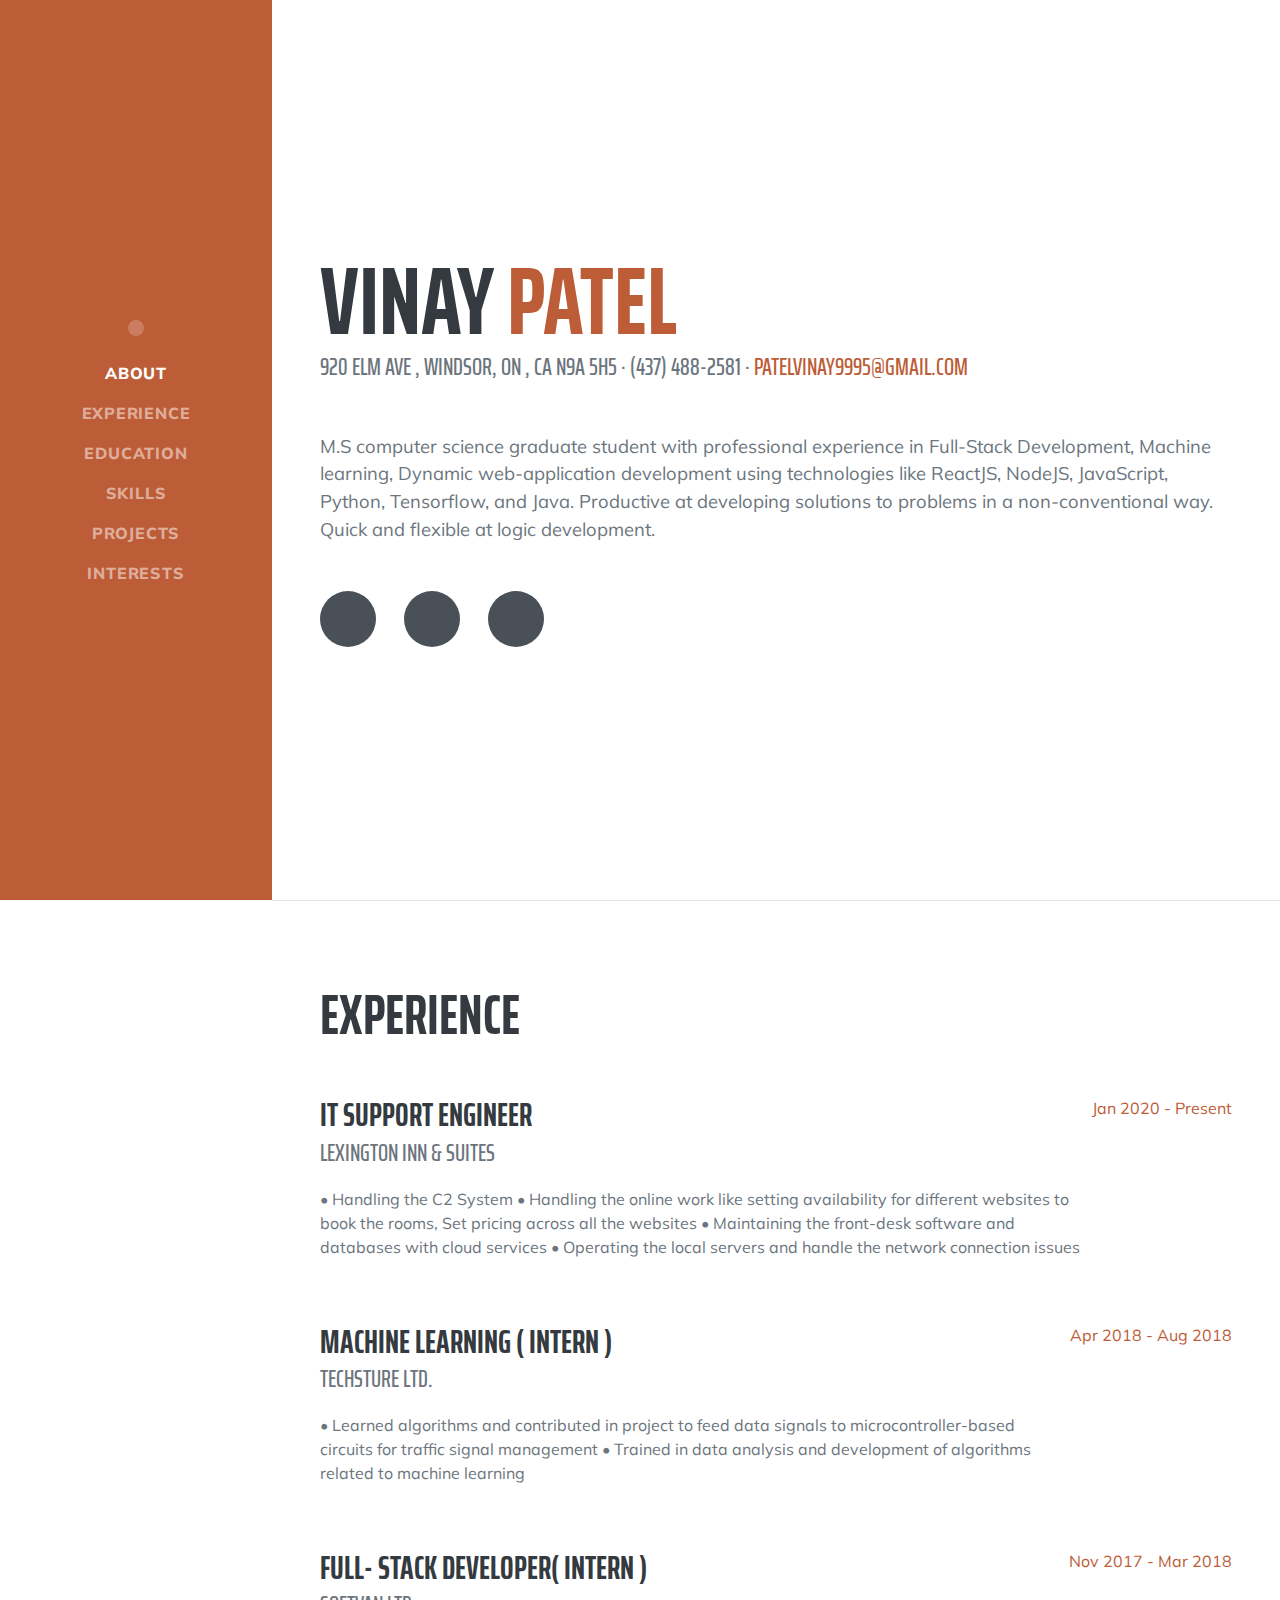
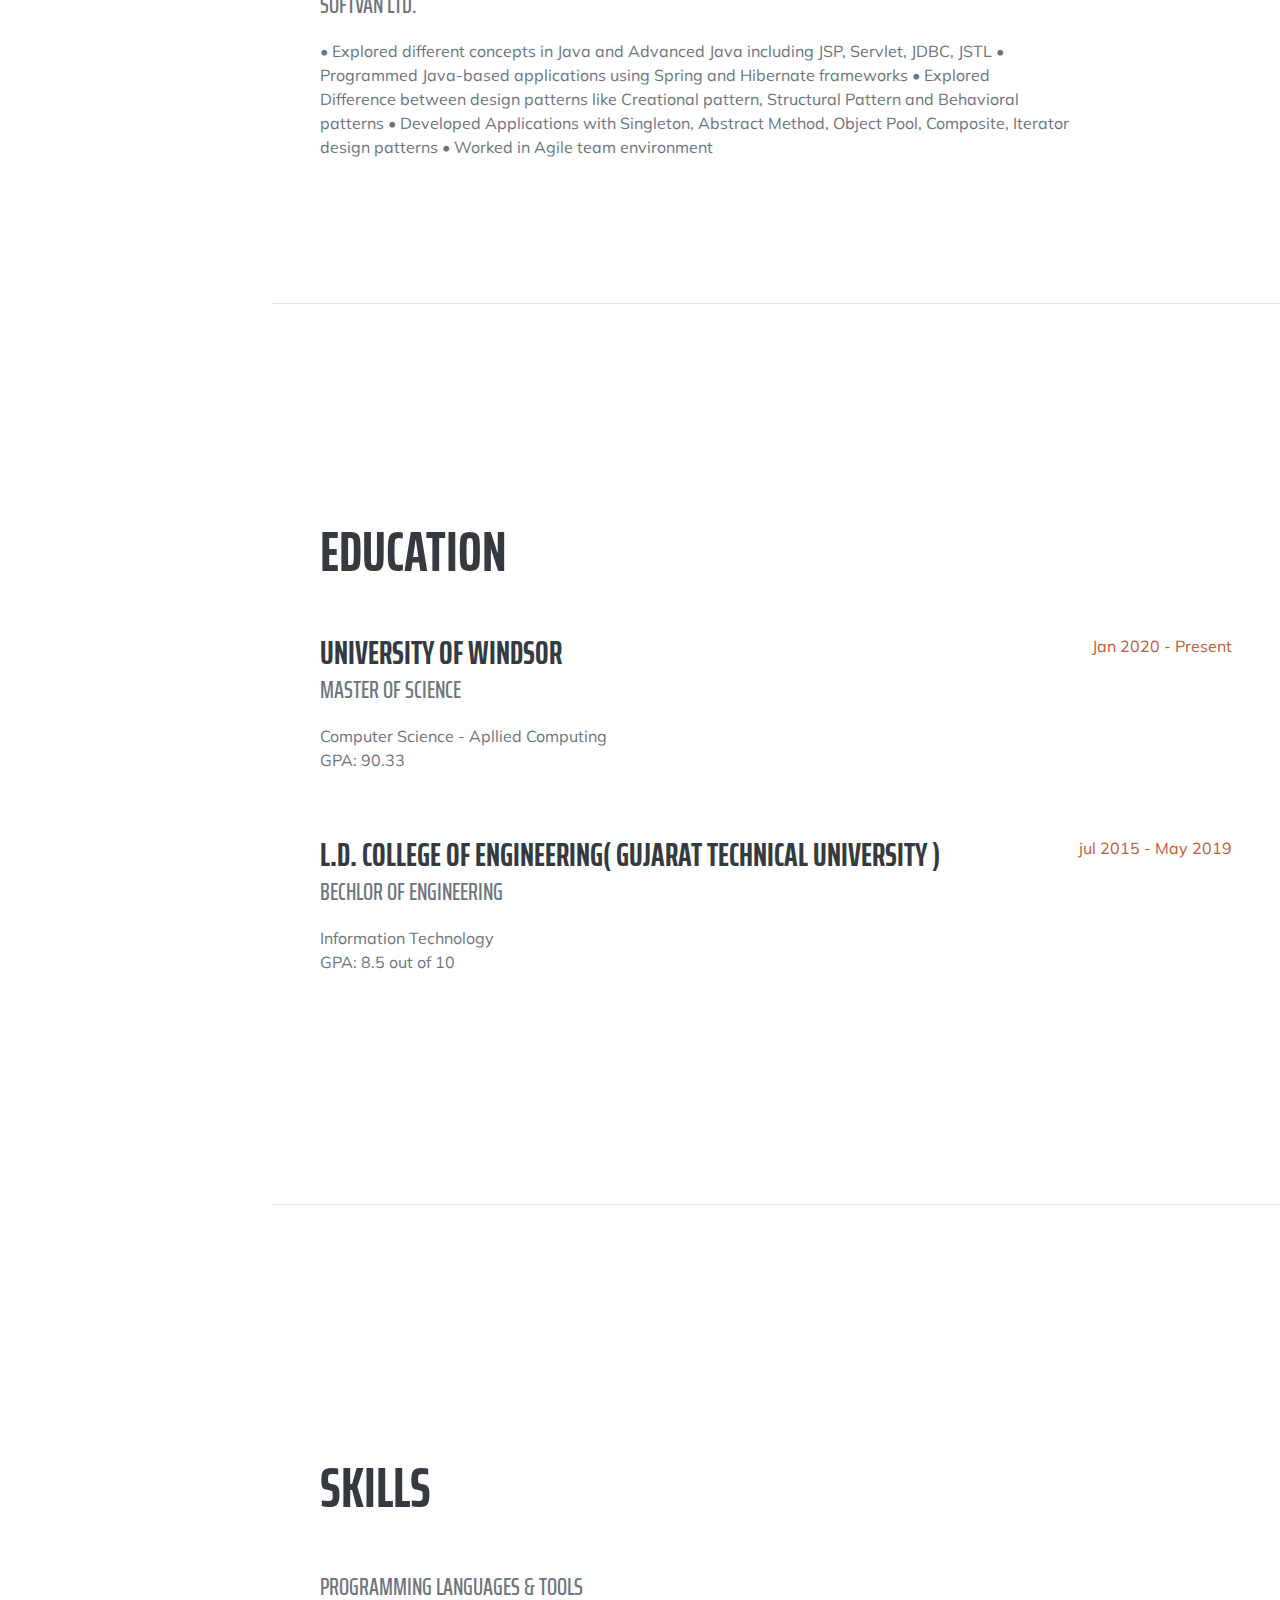
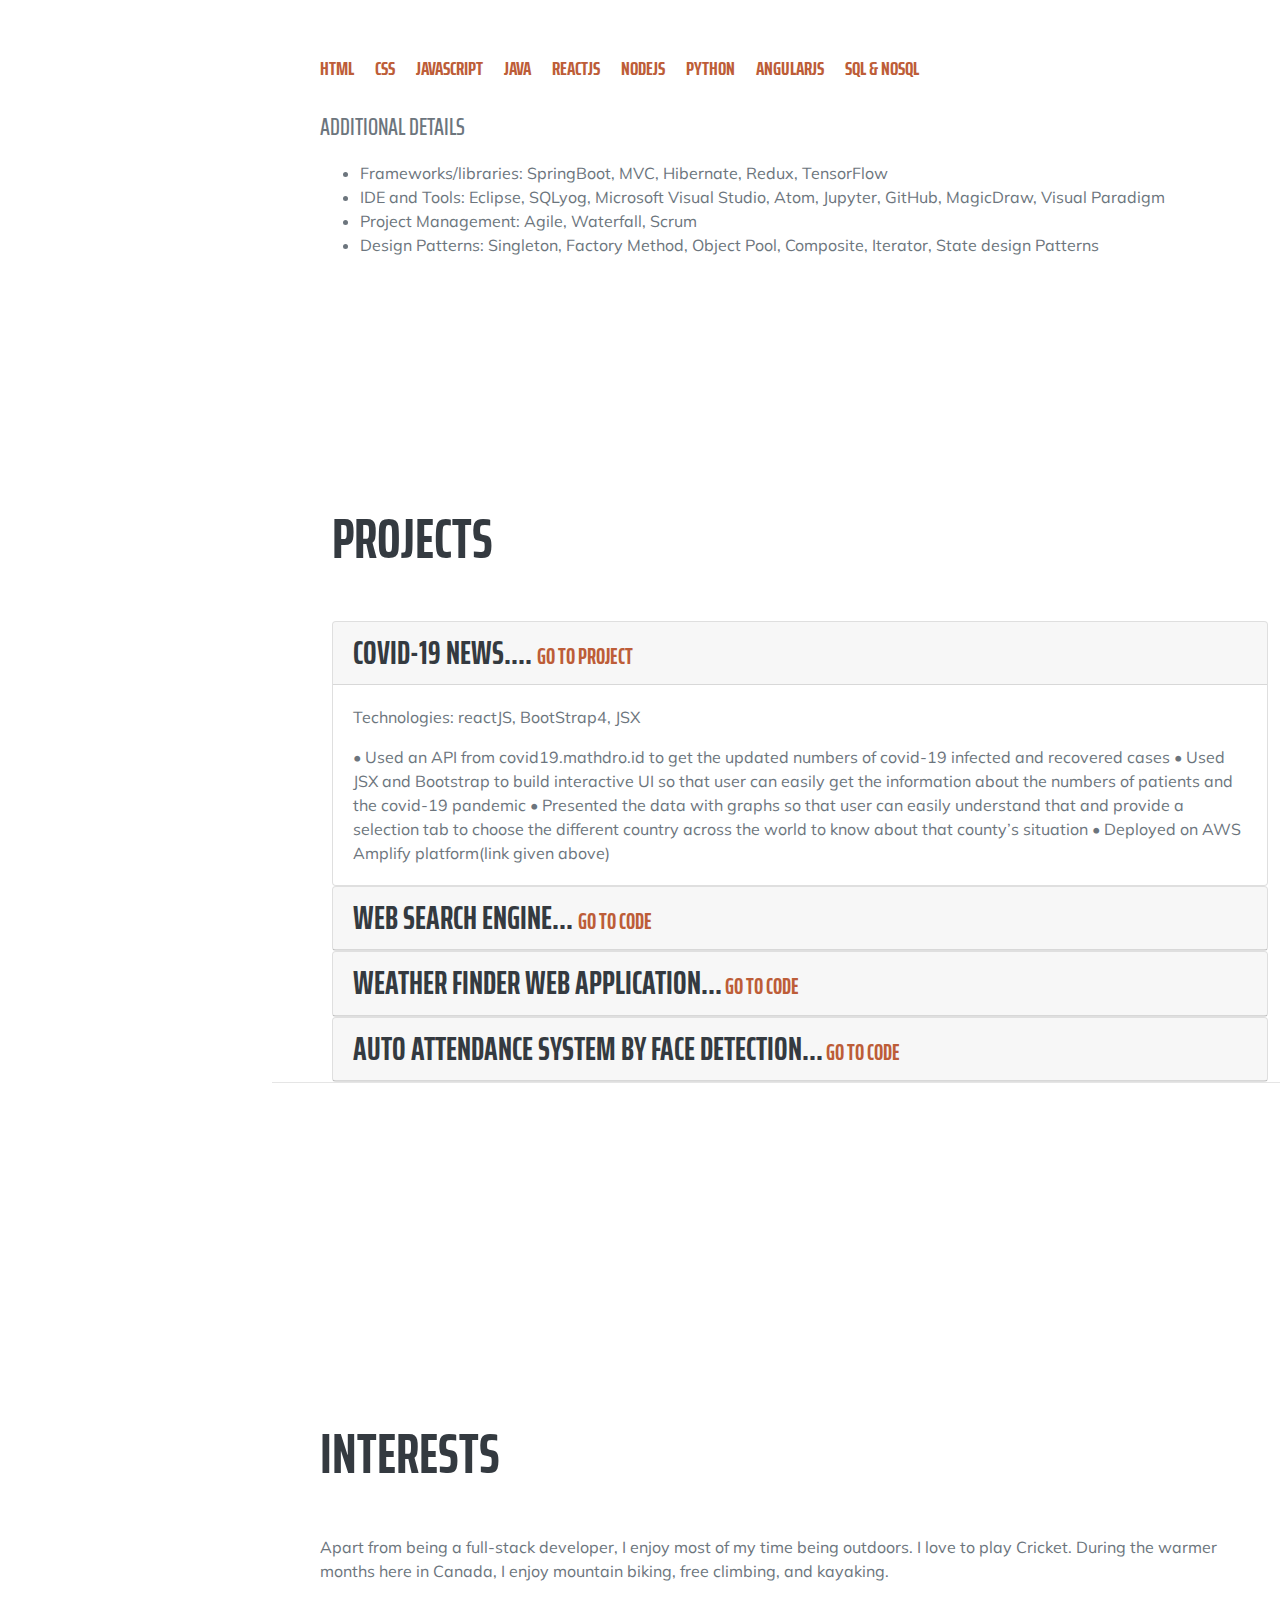
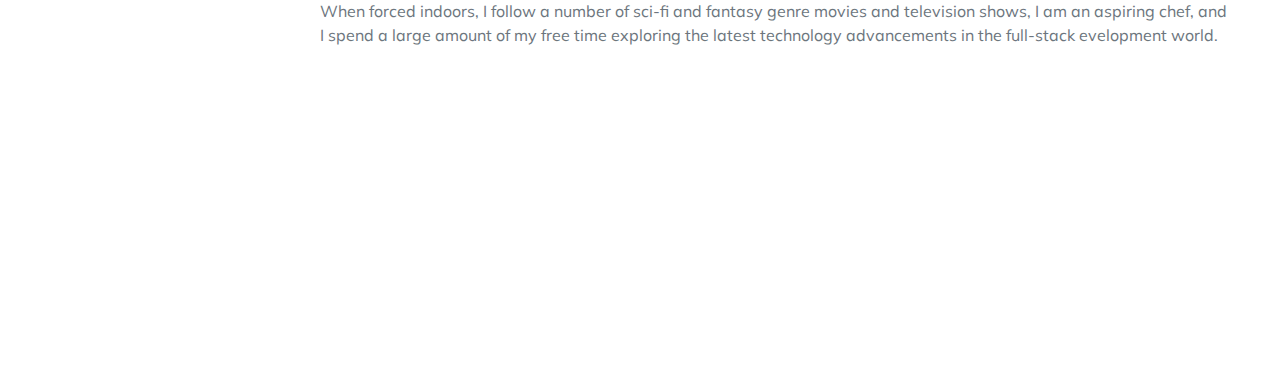
==== index.html @ b295087b "commiting" ====
<!DOCTYPE html>
<html lang="en">
    <head>
        <meta charset="utf-8" />
        <meta name="viewport" content="width=device-width, initial-scale=1, shrink-to-fit=no" />
        <meta name="description" content="" />
        <meta name="author" content="" />
        <title>Vinay e-portfolio</title>
        <link rel="icon" type="image/x-icon" href="assets/img/favicon.ico" />
        <!-- Font Awesome icons (free version)-->
        <script src="https://use.fontawesome.com/releases/v5.13.0/js/all.js" crossorigin="anonymous"></script>
        <!-- Google fonts-->
        <link href="https://fonts.googleapis.com/css?family=Saira+Extra+Condensed:500,700" rel="stylesheet" type="text/css" />
        <link href="https://fonts.googleapis.com/css?family=Muli:400,400i,800,800i" rel="stylesheet" type="text/css" />
        <!-- Core theme CSS (includes Bootstrap)-->
        <link href="css/styles.css" rel="stylesheet" />
    </head>
    <body id="page-top">
        <!-- Navigation-->
        <nav class="navbar navbar-expand-lg navbar-dark bg-primary fixed-top" id="sideNav">
            <a class="navbar-brand js-scroll-trigger" href="#page-top">
                <span class="d-block d-lg-none">Vinay Patel</span>
                <span class="d-none d-lg-block"><img class="img-fluid img-profile rounded-circle mx-auto mb-2" src="assets/img/vinay.jpg" alt="" /></span>
            </a>
            <button class="navbar-toggler" type="button" data-toggle="collapse" data-target="#navbarSupportedContent" aria-controls="navbarSupportedContent" aria-expanded="false" aria-label="Toggle navigation"><span class="navbar-toggler-icon"></span></button>
            <div class="collapse navbar-collapse" id="navbarSupportedContent">
                <ul class="navbar-nav">
                    <li class="nav-item"><a class="nav-link js-scroll-trigger" href="#about">About</a></li>
                    <li class="nav-item"><a class="nav-link js-scroll-trigger" href="#experience">Experience</a></li>
                    <li class="nav-item"><a class="nav-link js-scroll-trigger" href="#education">Education</a></li>
                    <li class="nav-item"><a class="nav-link js-scroll-trigger" href="#skills">Skills</a></li>
                
                    <li class="nav-item"><a class="nav-link js-scroll-trigger" href="#awards">Projects</a></li>
                    <li class="nav-item"><a class="nav-link js-scroll-trigger" href="#interests">Interests</a></li>
                </ul>
            </div>
        </nav>
        <!-- Page Content-->
        <div class="container-fluid p-0">
            <!-- About-->
            <section class="resume-section" id="about">
                <div class="resume-section-content">
                    <h1 class="mb-0">
                        Vinay
                        <span class="text-primary">patel</span>
                    </h1>
                    <div class="subheading mb-5">
                        920 elm ave , Windsor, ON , CA N9A 5H5 · (437) 488-2581 ·
                        <a href="mailto:patelvinay9995@gmail.com">patelvinay9995@gmail.com</a>
                    </div>
                    <p class="lead mb-5">M.S computer science graduate student with professional experience in Full-Stack Development, Machine learning, Dynamic web-application development using technologies like ReactJS, NodeJS, JavaScript, Python, Tensorflow, and Java.
                        Productive at developing solutions to problems in a non-conventional way.
                        Quick and flexible at logic development.</p>
                    <div class="social-icons">
                        <a class="social-icon" href="https://www.linkedin.com/in/vinaypatel9998/"><i class="fab fa-linkedin-in"></i></a>
                        <a class="social-icon" href="https://github.com/vinaypatel9998"><i class="fab fa-github"></i></a>
                        <a class="social-icon" href="https://twitter.com/Vinaypatel9998"><i class="fab fa-twitter"></i></a>
            
                    </div>
                </div>
            </section>
            <hr class="m-0" />
            <!-- Experience-->
            <section class="resume-section" id="experience">
                <div class="resume-section-content">
                    <h2 class="mb-5">Experience</h2>
                    <div class="d-flex flex-column flex-md-row justify-content-between mb-5">
                        <div class="flex-grow-1">
                            <h3 class="mb-0">IT Support Engineer</h3>
                            <div class="subheading mb-3">Lexington inn & suites</div>
                            <p> • Handling the C2 System
                                • Handling the online work like setting availability for different websites to book the rooms, Set pricing across all the websites
                                • Maintaining the front-desk software and databases with cloud services
                                • Operating the local servers and handle the network connection issues</p>
                        </div>
                        <div class="flex-shrink-0"><span class="text-primary">Jan 2020 - Present</span></div>
                    </div>
                    <div class="d-flex flex-column flex-md-row justify-content-between mb-5">
                        <div class="flex-grow-1">
                            <h3 class="mb-0">Machine Learning ( Intern )</h3>
                            <div class="subheading mb-3">TechSture ltd.</div>
                            <p> • Learned algorithms and contributed in project to feed data signals to microcontroller-based circuits for traffic signal management
                                • Trained in data analysis and development of algorithms related to machine learning</p>
                        </div>
                        <div class="flex-shrink-0"><span class="text-primary">Apr 2018 - Aug 2018</span></div>
                    </div>
                    <div class="d-flex flex-column flex-md-row justify-content-between mb-5">
                        <div class="flex-grow-1">
                            <h3 class="mb-0">Full- stack developer( Intern )</h3>
                            <div class="subheading mb-3">Softvan ltd.</div>
                            <p> • Explored different concepts in Java and Advanced Java including JSP, Servlet, JDBC, JSTL
                                • Programmed Java-based applications using Spring and Hibernate frameworks
                                • Explored Difference between design patterns like Creational pattern, Structural Pattern and Behavioral patterns
                                • Developed Applications with Singleton, Abstract Method, Object Pool, Composite, Iterator design patterns
                                • Worked in Agile team environment</p>
                        </div>
                        <div class="flex-shrink-0"><span class="text-primary">Nov 2017 - Mar 2018</span></div>
                    </div>
                    
                </div>
            </section>
            <hr class="m-0" />
            <!-- Education-->
            <section class="resume-section" id="education">
                <div class="resume-section-content">
                    <h2 class="mb-5">Education</h2>
                    <div class="d-flex flex-column flex-md-row justify-content-between mb-5">
                        <div class="flex-grow-1">
                            <h3 class="mb-0">University of Windsor</h3>
                            <div class="subheading mb-3">Master of Science</div>
                            <div>Computer Science - Apllied Computing</div>
                            <p>GPA: 90.33</p>
                        </div>
                        <div class="flex-shrink-0"><span class="text-primary">Jan 2020 - Present</span></div>
                    </div>
                    <div class="d-flex flex-column flex-md-row justify-content-between">
                        <div class="flex-grow-1">
                            <h3 class="mb-0">L.D. college of Engineering( Gujarat Technical University )</h3>
                            <div class="subheading mb-3">Bechlor of Engineering</div>
                            <div>Information Technology</div>
                            <p>GPA: 8.5 out of 10</p>
                        </div>
                        <div class="flex-shrink-0"><span class="text-primary">jul 2015 - May 2019</span></div>
                    </div>
                </div>
            </section>
            <hr class="m-0" />
            <!-- Skills-->
            <section class="resume-section" id="skills">
                <div class="resume-section-content">
                    <h2 class="mb-5">Skills</h2>
                    <div class="subheading mb-3">Programming Languages & Tools</div>
                    <ul class="list-inline dev-icons">
                        <li class="list-inline-item"><i class="fab fa-html5" style="color:#aa1515"></i><h5 class="text-primary">HTML</h5></li>
                        <li class="list-inline-item"><i class="fab fa-css3" style="color:#165014"></i><h5 class="text-primary">CSS</h5></li>
                        <li class="list-inline-item"><i class="fab fa-js-square" style="color:#184477"></i><h5 class="text-primary">JavaScript</h5></li>
                        <li class="list-inline-item"><i class="fab fa-java" style="color:#241450"></i><h5 class="text-primary">Java</h5></li>
                        <li class="list-inline-item"><i class="fab fa-react" style="color:#7c4b0b"></i><h5 class="text-primary">ReactJS</h5></li>
                        <li class="list-inline-item"><i class="fab fa-node-js" style="color:#421821"></i><h5 class="text-primary">NodeJS</h5></li>
                        <li class="list-inline-item"><i class="fab fa-python" style="color:#cc6f45"></i><h5 class="text-primary">Python</h5></li>
                        <li class="list-inline-item"><i class="fab fa-angular" style="color:#138db3"></i><h5 class="text-primary">AngularJS</h5></li>
                        <li class="list-inline-item"><i class="fas fa-database" style="color:#a8a026"></i><h5 class="text-primary">Sql & Nosql</li>
                        
                    </ul>
                    <div class="subheading mb-3">Additional Details</div>
                    <ul class="fa-ul mb-0">
                        <li>
                            <span class="fa-li"><i class="fas fa-check"></i></span>
                            Frameworks/libraries: SpringBoot, MVC, Hibernate, Redux, TensorFlow
                        </li>
                        <li>
                            <span class="fa-li"><i class="fas fa-check"></i></span>
                            IDE and Tools: Eclipse, SQLyog, Microsoft Visual Studio, Atom, Jupyter, GitHub, MagicDraw, Visual Paradigm
                        </li>
                        <li>
                            <span class="fa-li"><i class="fas fa-check"></i></span>
                            Project Management: Agile, Waterfall, Scrum
                        </li>
                        <li>
                            <span class="fa-li"><i class="fas fa-check"></i></span>
                            Design Patterns: Singleton, Factory Method, Object Pool, Composite, Iterator, State design Patterns
                        </li>
                    </ul>
                </div>
            </section>
            
            <!-- Awards-->
        <div class="container"id="awards">
        <h2 class="mb-5 ml-5">Projects</h2>
        
        <div class="row row-content" >
            <div id="accordion">
                 <div class="col">
                    <div class="card ml-5">
                        <div class="card-header" role="tab" id="peterhead">
                        <h3 class="mb-0">
                            <a data-toggle="collapse" data-target="#peter">
                                Covid-19 News.... <a class="social-icon" href="https://master.d2j2r0rsptm60d.amplifyapp.com/"  style="font-size:22px; font-style:initial;"><i class="fab fa-aws"></i>   Go to project</a>
                            </a>
                            </h3>
                        </div>
                        <div class="collapse show" id="peter" data-parent="#accordion">
                            <div class="card-body">
                                <p class="d-none d-sm-block">Technologies: reactJS, BootStrap4, JSX</p>
                                    <span>
                                    • Used an API from covid19.mathdro.id to get the updated numbers of covid-19 infected and recovered cases
                                    • Used JSX and Bootstrap to build interactive UI so that user can easily get the information about the numbers of patients and the covid-19 pandemic
                                    • Presented the data with graphs so that user can easily understand that and provide a selection tab to choose the different country across the world to know about that county’s situation
                                    • Deployed on AWS Amplify platform(link given above)</span>
                            </div>
                        </div>
                    </div>  
                    <div class="card ml-5">
                        <div class="card-header" role="tab" id="dannyhead">
                        <h3 class="mb-0">
                            <a class="collapsed" data-toggle="collapse" data-target="#danny">
                            Web Search Engine... <a class="social-icon" href="https://github.com/vinaypatel9998/Web_Search_Engine"  style="font-size:22px; font-style:initial;"><i class="fab fa-github"></i>   Go to Code</a>
                        </a>
                            </a>
                        </h3>
                    </div>
                    <div class="collapse" id="danny" data-parent="#accordion">
                        <div class="card-body">
                            <p class="d-none d-sm-block">Technologies: Java</p>
                                    <span>
                                        • Searched content from databases using optimized searching techniques to produced output in possible minimum time
                                        • Established the inverted index as a HashMap and used web crawling for page retrieval
                                    </span>
                        </div>
                    </div>
                </div>
                <div class="card ml-5">
                        <div class="card-header" role="tab" id="agumbehead">
                        <h3 class="mb-0">
                            <a class="collapsed" data-toggle="collapse" data-target="#agumbe">
                            Weather Finder Web Application...<a class="social-icon" href="https://master.d3vh7vnv99n3z2.amplifyapp.com/" style="font-size:22px; font-style:initial;"><i class="fab fa-aws"></i>   Go to Code</a>
                        </a>
                            </a>
                        </h3>
                    </div>
                    <div class="collapse" id="agumbe" data-parent="#accordion">
                        <div class="card-body">
                            <p class="d-none d-sm-block">Technologies: reactJS, BootStrap4</p>
                            <span>
                                • Used an API from openweathermap.org and access the weather information and deployed on AWS Amplify
                                • Used reactJS and Bootstrap to build interactive UI so that user can give the location as input and get the weather information as output
                            </span>
                        </div>
                    </div>
                </div>
                <div class="card ml-5">
                        <div class="card-header" role="tab" id="albertohead">
                        <h3 class="mb-0">
                            <a class="collapsed" data-toggle="collapse" data-target="#alberto">
                                Auto Attendance System by Face Detection...<a class="social-icon" href="https://github.com/vinaypatel9998/Student_Attendance_System"  style="font-size:22px; font-style:initial;"><i class="fab fa-github"></i>   Go to Code</a>
                            </a>
                        </h3>
                    </div>
                    <div class="collapse" id="alberto" data-parent="#accordion">
                        <div class="card-body">
                            <p class="d-none d-sm-block">Technologies: Python, OpenCV, NumPy, MySQL, PhpMyAdmin</p>
                            <span>
                                • Goal of the application was to take attendance of students in the classroom using facial recognition
                                • Programmed a system to take the maximum possible image frames from the video footage of camera
                                • Converted image frames into binary images using LBPH and applied the face recognition algorithm on frames
                                • Tested the system across 700 to 800 different faces of students using white box testing strategy
                                • Achieved almost 78 to 80 % accuracy in face recognition
                                </span>
                        </div>
                    </div>
                </div>       
                
                
            </div>
       </div>

    </div>
    </div>

            <hr class="m-0" />
            <!-- Interests-->
            <section class="resume-section" id="interests">
                <div class="resume-section-content">
                    <h2 class="mb-5">Interests</h2>
                    <p>Apart from being a full-stack developer, I enjoy most of my time being outdoors. I love to play Cricket. During the warmer months here in Canada, I enjoy mountain biking, free climbing, and kayaking.</p>
                    <p class="mb-0">When forced indoors, I follow a number of sci-fi and fantasy genre movies and television shows, I am an aspiring chef, and I spend a large amount of my free time exploring the latest technology advancements in the full-stack evelopment world.</p>
                </div>
            </section>
        </div>
        <!-- Bootstrap core JS-->
        <script src="https://cdnjs.cloudflare.com/ajax/libs/jquery/3.5.1/jquery.min.js"></script>
        <script src="https://stackpath.bootstrapcdn.com/bootstrap/4.5.0/js/bootstrap.bundle.min.js"></script>
        <!-- Third party plugin JS-->
        <script src="https://cdnjs.cloudflare.com/ajax/libs/jquery-easing/1.4.1/jquery.easing.min.js"></script>
        <!-- Core theme JS-->
        <script src="js/scripts.js"></script>
    </body>
</html>
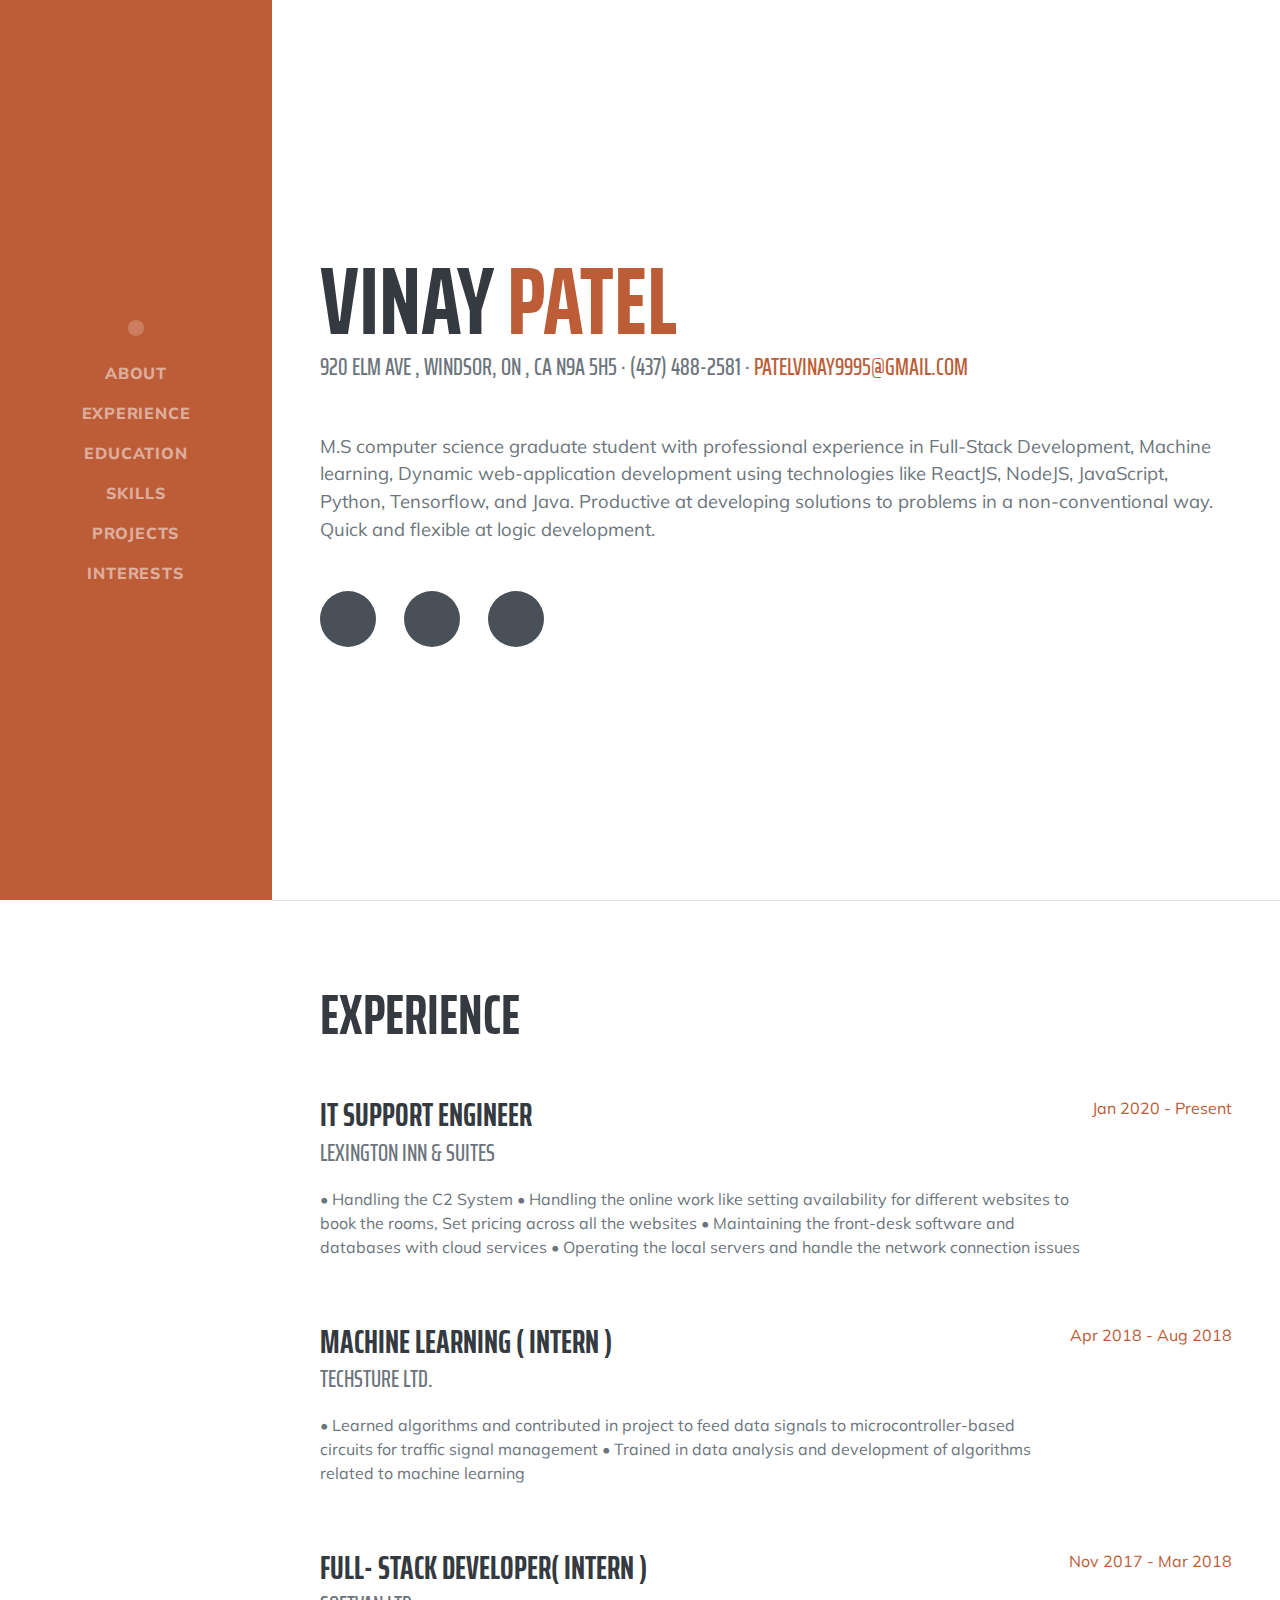
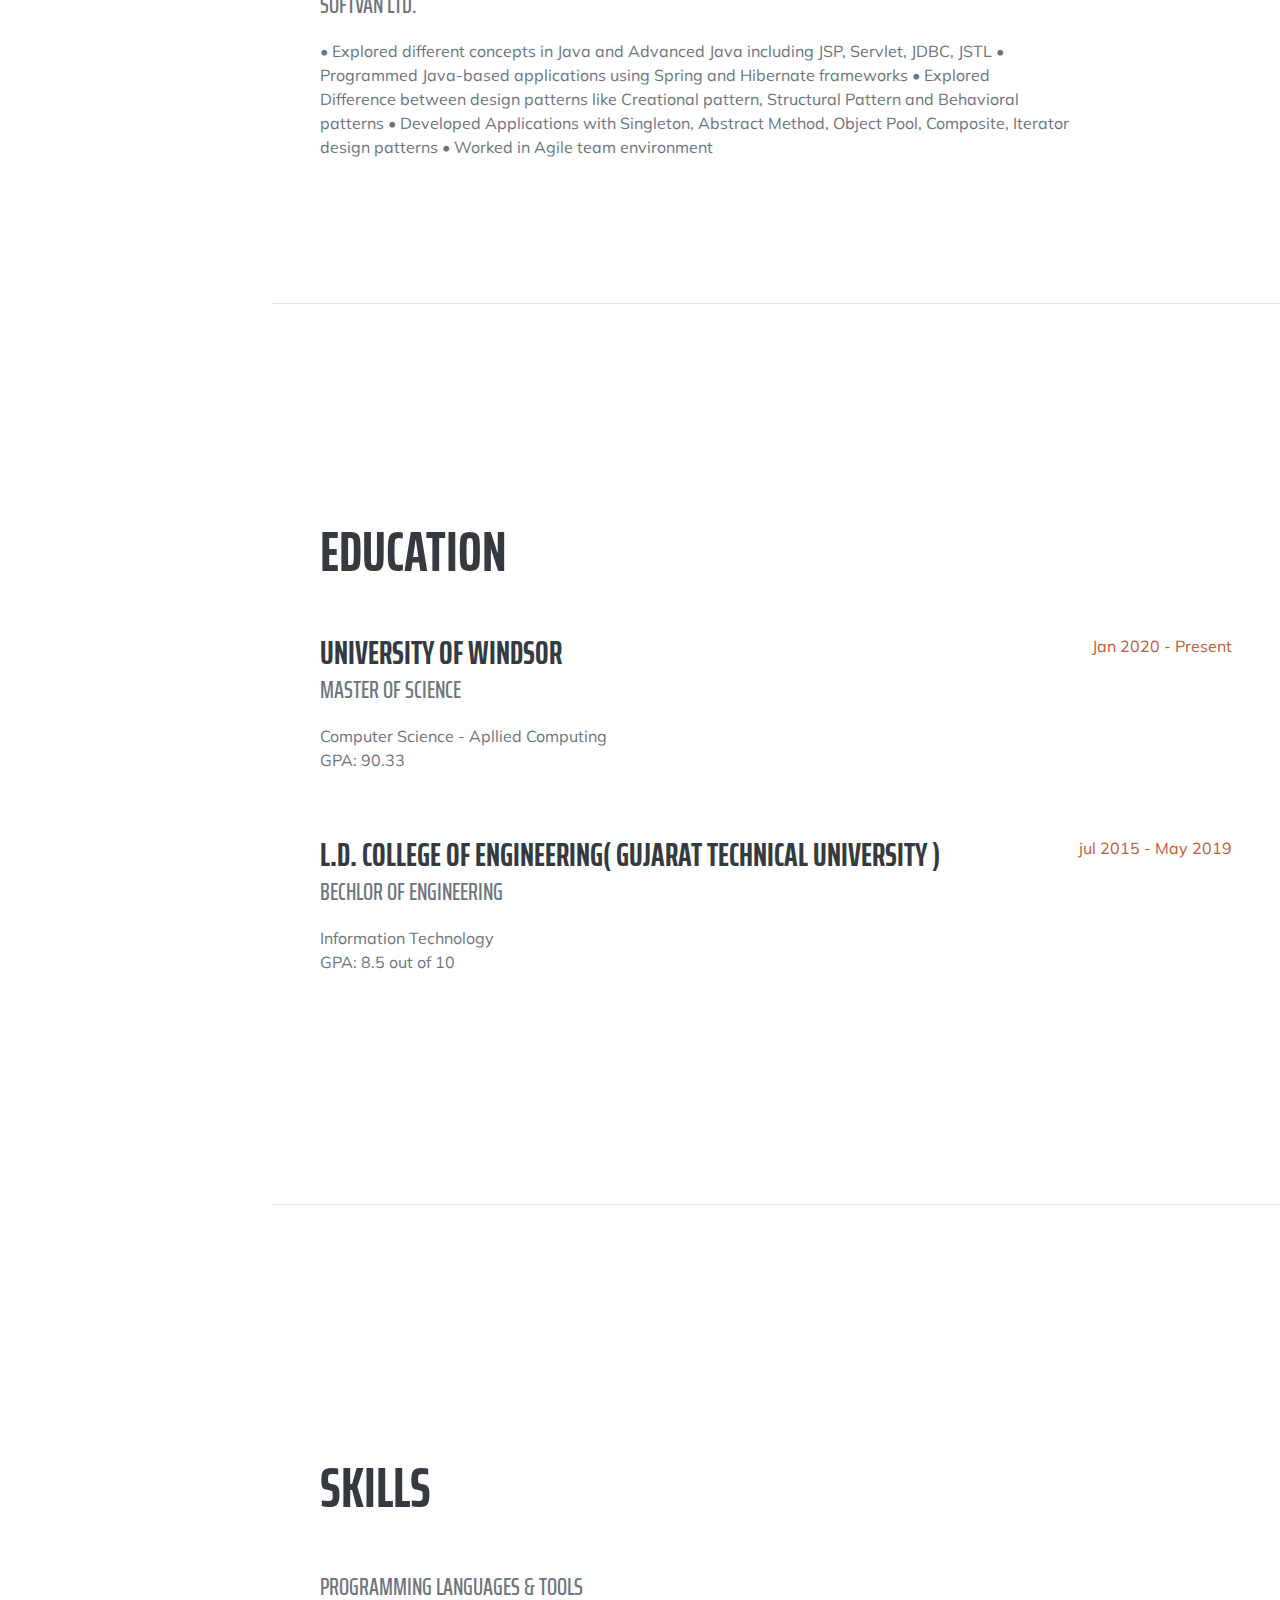
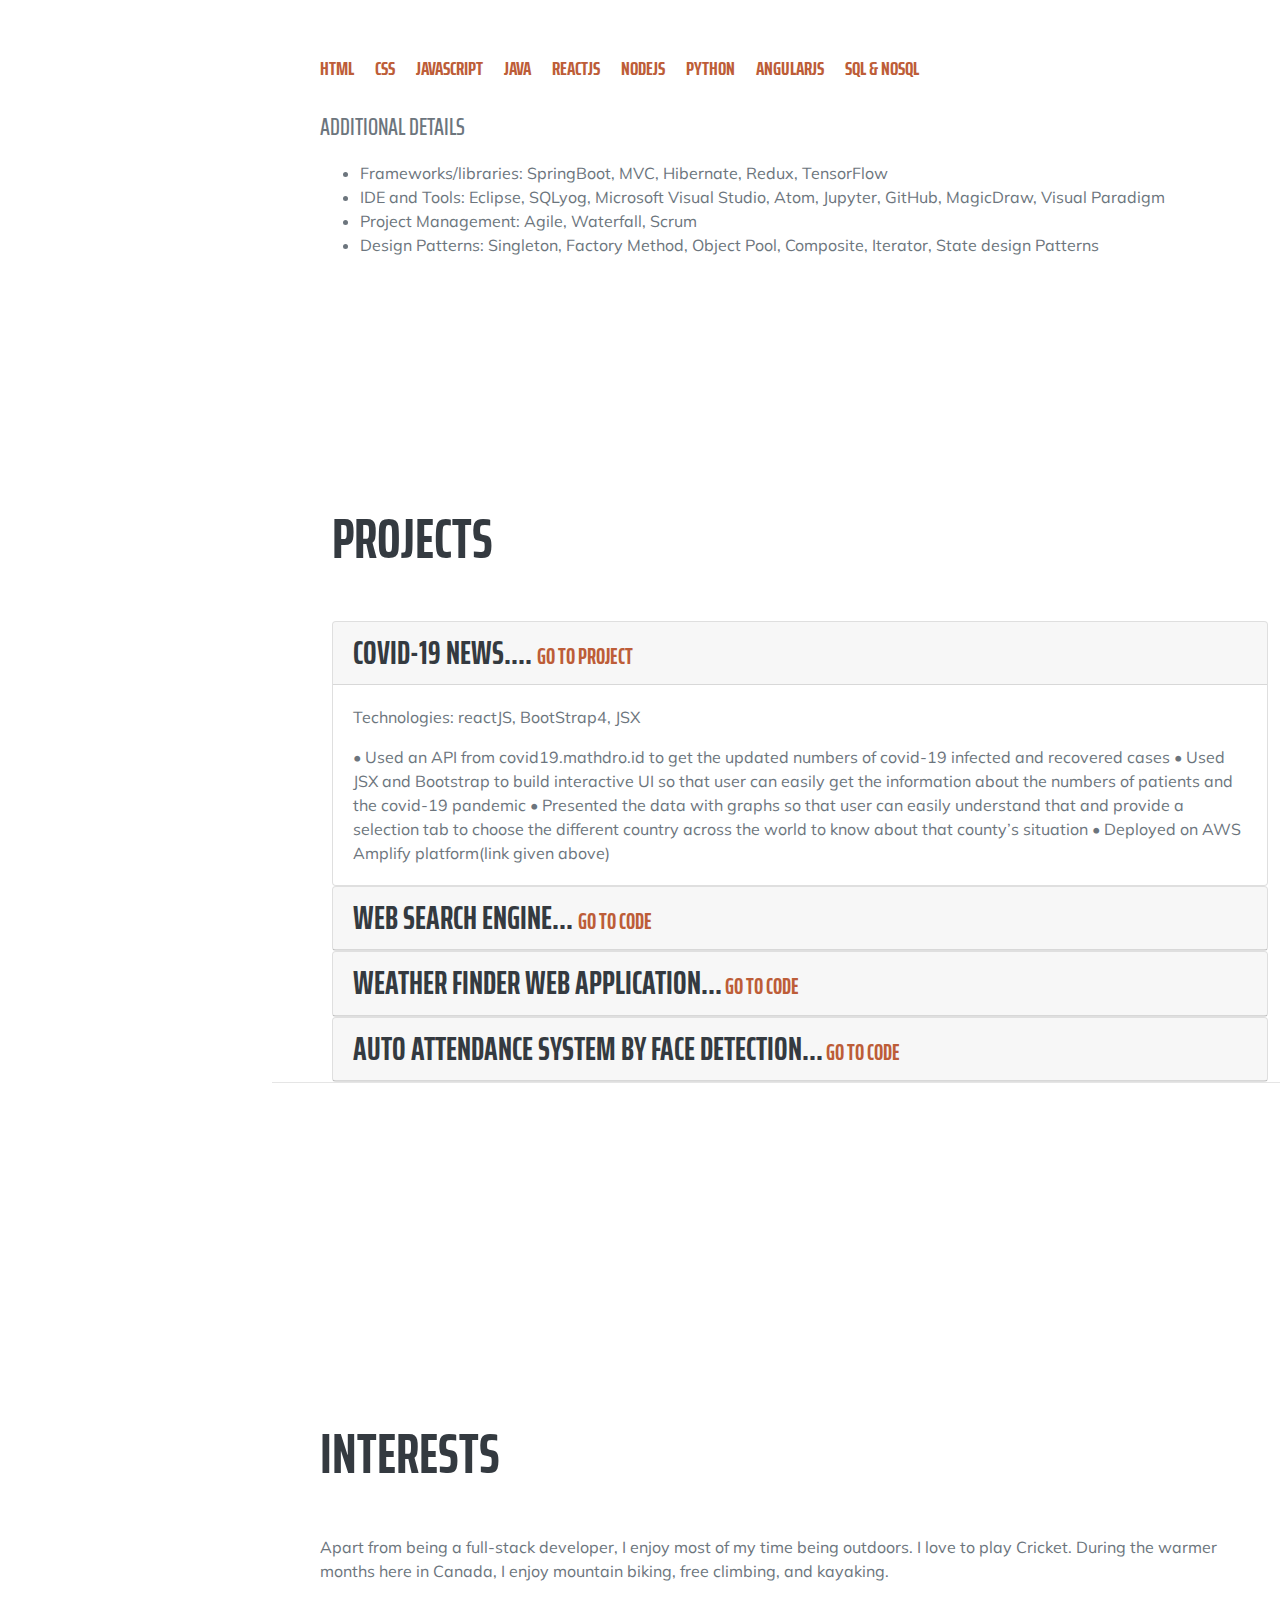
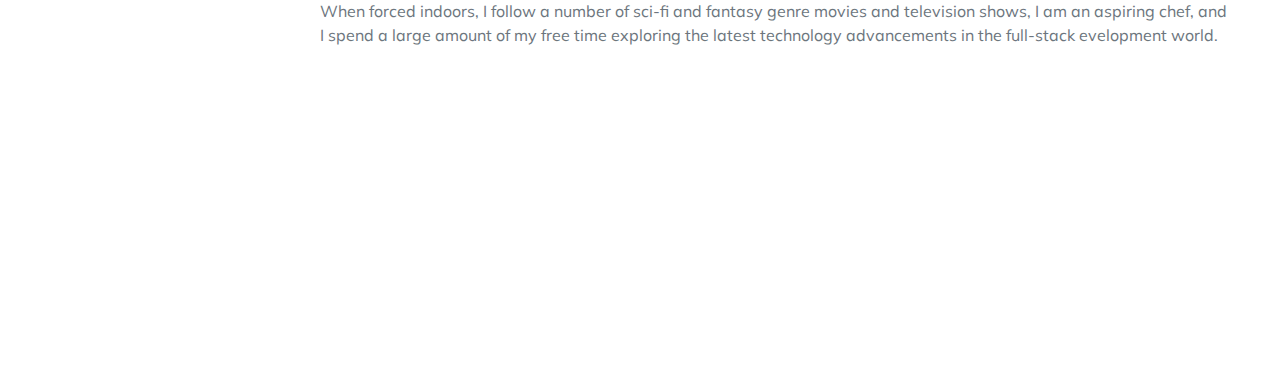
==== commit 24ed26bc: "loading effect" ====
--- a/index.html
+++ b/index.html
@@ -17,6 +17,11 @@
     </head>
     <body id="page-top">
         <!-- Navigation-->
+		 <div class='siteLoading' id="siteLoading" onload="x()">
+        <div class="siteLoading-frame">
+        <img class='siteLoading-image' src='assets/img/loader.gif' alt="loader" />
+      </div>
+      </div>
         <nav class="navbar navbar-expand-lg navbar-dark bg-primary fixed-top" id="sideNav">
             <a class="navbar-brand js-scroll-trigger" href="#page-top">
                 <span class="d-block d-lg-none">Vinay Patel</span>
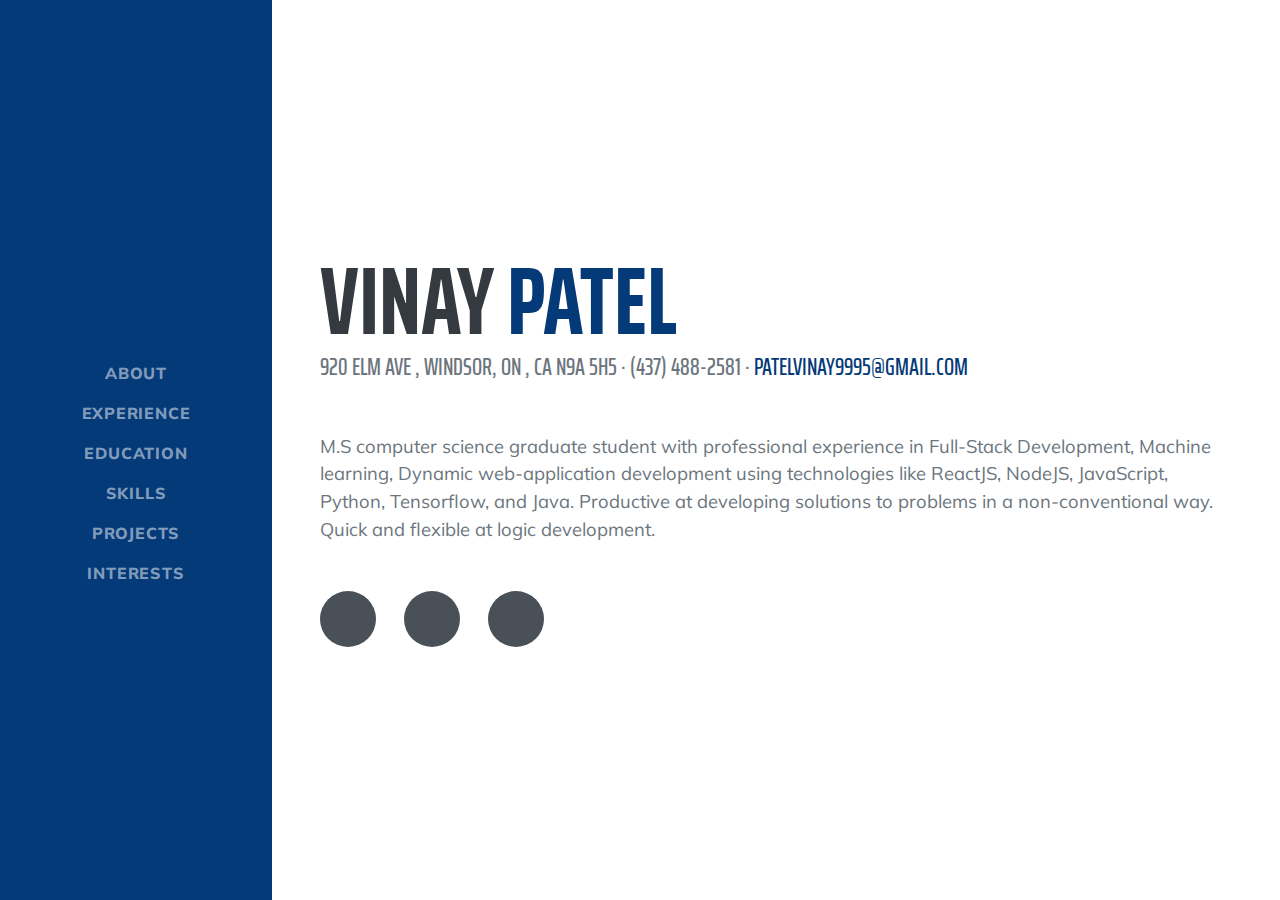
==== commit 36cda34e: "hover color updated" ====
--- a/index.html
+++ b/index.html
@@ -12,31 +12,37 @@
         <!-- Google fonts-->
         <link href="https://fonts.googleapis.com/css?family=Saira+Extra+Condensed:500,700" rel="stylesheet" type="text/css" />
         <link href="https://fonts.googleapis.com/css?family=Muli:400,400i,800,800i" rel="stylesheet" type="text/css" />
+        <link
+         rel="stylesheet"
+         href="https://cdnjs.cloudflare.com/ajax/libs/animate.css/4.0.0/animate.min.css"
+        />
         <!-- Core theme CSS (includes Bootstrap)-->
         <link href="css/styles.css" rel="stylesheet" />
+        
     </head>
     <body id="page-top">
         <!-- Navigation-->
-		 <div class='siteLoading' id="siteLoading" onload="x()">
+	<!--<div class='siteLoading' id="siteLoading" onload="x()">
         <div class="siteLoading-frame">
         <img class='siteLoading-image' src='assets/img/loader.gif' alt="loader" />
       </div>
-      </div>
+      </div>-->	 
+      
         <nav class="navbar navbar-expand-lg navbar-dark bg-primary fixed-top" id="sideNav">
             <a class="navbar-brand js-scroll-trigger" href="#page-top">
-                <span class="d-block d-lg-none">Vinay Patel</span>
-                <span class="d-none d-lg-block"><img class="img-fluid img-profile rounded-circle mx-auto mb-2" src="assets/img/vinay.jpg" alt="" /></span>
+               
+                <span class="d-none d-lg-block"><img class="animate__animated animate__zoomIn  img-fluid  rounded-circle  mb-2" src="assets/img/vinay.jpg" alt="" /></span>
             </a>
             <button class="navbar-toggler" type="button" data-toggle="collapse" data-target="#navbarSupportedContent" aria-controls="navbarSupportedContent" aria-expanded="false" aria-label="Toggle navigation"><span class="navbar-toggler-icon"></span></button>
-            <div class="collapse navbar-collapse" id="navbarSupportedContent">
+            <div class="collapse navbar-collapse animate__animated animate__zoomIn   " id="navbarSupportedContent">
                 <ul class="navbar-nav">
-                    <li class="nav-item"><a class="nav-link js-scroll-trigger" href="#about">About</a></li>
-                    <li class="nav-item"><a class="nav-link js-scroll-trigger" href="#experience">Experience</a></li>
-                    <li class="nav-item"><a class="nav-link js-scroll-trigger" href="#education">Education</a></li>
-                    <li class="nav-item"><a class="nav-link js-scroll-trigger" href="#skills">Skills</a></li>
+                    <li class="nav-item"><a class="nav-link js-scroll-trigger" href="">About</a></li>
+                    <li class="nav-item"><a class="nav-link js-scroll-trigger" href="Experience.html">Experience</a></li>
+                    <li class="nav-item"><a class="nav-link js-scroll-trigger" href="Education.html">Education</a></li>
+                    <li class="nav-item"><a class="nav-link js-scroll-trigger" href="skills.html">Skills</a></li>
                 
-                    <li class="nav-item"><a class="nav-link js-scroll-trigger" href="#awards">Projects</a></li>
-                    <li class="nav-item"><a class="nav-link js-scroll-trigger" href="#interests">Interests</a></li>
+                    <li class="nav-item"><a class="nav-link js-scroll-trigger" href="projects.html">Projects</a></li>
+                    <li class="nav-item"><a class="nav-link js-scroll-trigger" href="interest.html">Interests</a></li>
                 </ul>
             </div>
         </nav>
@@ -45,18 +51,18 @@
             <!-- About-->
             <section class="resume-section" id="about">
                 <div class="resume-section-content">
-                    <h1 class="mb-0">
+                    <h1 class="animate__animated animate__zoomIn  mb-0">
                         Vinay
-                        <span class="text-primary">patel</span>
+                        <span class="animate__animated animate__zoomIn  text-primary">patel</span>
                     </h1>
-                    <div class="subheading mb-5">
+                    <div class="subheading mb-5 animate__animated animate__zoomIn">
                         920 elm ave , Windsor, ON , CA N9A 5H5 · (437) 488-2581 ·
                         <a href="mailto:patelvinay9995@gmail.com">patelvinay9995@gmail.com</a>
                     </div>
-                    <p class="lead mb-5">M.S computer science graduate student with professional experience in Full-Stack Development, Machine learning, Dynamic web-application development using technologies like ReactJS, NodeJS, JavaScript, Python, Tensorflow, and Java.
+                    <p class="lead mb-5 animate__animated animate__zoomIn ">M.S computer science graduate student with professional experience in Full-Stack Development, Machine learning, Dynamic web-application development using technologies like ReactJS, NodeJS, JavaScript, Python, Tensorflow, and Java.
                         Productive at developing solutions to problems in a non-conventional way.
                         Quick and flexible at logic development.</p>
-                    <div class="social-icons">
+                    <div class="social-icons animate__animated animate__fadeInUp animate__delay-1s ">
                         <a class="social-icon" href="https://www.linkedin.com/in/vinaypatel9998/"><i class="fab fa-linkedin-in"></i></a>
                         <a class="social-icon" href="https://github.com/vinaypatel9998"><i class="fab fa-github"></i></a>
                         <a class="social-icon" href="https://twitter.com/Vinaypatel9998"><i class="fab fa-twitter"></i></a>
@@ -64,214 +70,9 @@
                     </div>
                 </div>
             </section>
-            <hr class="m-0" />
-            <!-- Experience-->
-            <section class="resume-section" id="experience">
-                <div class="resume-section-content">
-                    <h2 class="mb-5">Experience</h2>
-                    <div class="d-flex flex-column flex-md-row justify-content-between mb-5">
-                        <div class="flex-grow-1">
-                            <h3 class="mb-0">IT Support Engineer</h3>
-                            <div class="subheading mb-3">Lexington inn & suites</div>
-                            <p> • Handling the C2 System
-                                • Handling the online work like setting availability for different websites to book the rooms, Set pricing across all the websites
-                                • Maintaining the front-desk software and databases with cloud services
-                                • Operating the local servers and handle the network connection issues</p>
-                        </div>
-                        <div class="flex-shrink-0"><span class="text-primary">Jan 2020 - Present</span></div>
-                    </div>
-                    <div class="d-flex flex-column flex-md-row justify-content-between mb-5">
-                        <div class="flex-grow-1">
-                            <h3 class="mb-0">Machine Learning ( Intern )</h3>
-                            <div class="subheading mb-3">TechSture ltd.</div>
-                            <p> • Learned algorithms and contributed in project to feed data signals to microcontroller-based circuits for traffic signal management
-                                • Trained in data analysis and development of algorithms related to machine learning</p>
-                        </div>
-                        <div class="flex-shrink-0"><span class="text-primary">Apr 2018 - Aug 2018</span></div>
-                    </div>
-                    <div class="d-flex flex-column flex-md-row justify-content-between mb-5">
-                        <div class="flex-grow-1">
-                            <h3 class="mb-0">Full- stack developer( Intern )</h3>
-                            <div class="subheading mb-3">Softvan ltd.</div>
-                            <p> • Explored different concepts in Java and Advanced Java including JSP, Servlet, JDBC, JSTL
-                                • Programmed Java-based applications using Spring and Hibernate frameworks
-                                • Explored Difference between design patterns like Creational pattern, Structural Pattern and Behavioral patterns
-                                • Developed Applications with Singleton, Abstract Method, Object Pool, Composite, Iterator design patterns
-                                • Worked in Agile team environment</p>
-                        </div>
-                        <div class="flex-shrink-0"><span class="text-primary">Nov 2017 - Mar 2018</span></div>
-                    </div>
-                    
-                </div>
-            </section>
-            <hr class="m-0" />
-            <!-- Education-->
-            <section class="resume-section" id="education">
-                <div class="resume-section-content">
-                    <h2 class="mb-5">Education</h2>
-                    <div class="d-flex flex-column flex-md-row justify-content-between mb-5">
-                        <div class="flex-grow-1">
-                            <h3 class="mb-0">University of Windsor</h3>
-                            <div class="subheading mb-3">Master of Science</div>
-                            <div>Computer Science - Apllied Computing</div>
-                            <p>GPA: 90.33</p>
-                        </div>
-                        <div class="flex-shrink-0"><span class="text-primary">Jan 2020 - Present</span></div>
-                    </div>
-                    <div class="d-flex flex-column flex-md-row justify-content-between">
-                        <div class="flex-grow-1">
-                            <h3 class="mb-0">L.D. college of Engineering( Gujarat Technical University )</h3>
-                            <div class="subheading mb-3">Bechlor of Engineering</div>
-                            <div>Information Technology</div>
-                            <p>GPA: 8.5 out of 10</p>
-                        </div>
-                        <div class="flex-shrink-0"><span class="text-primary">jul 2015 - May 2019</span></div>
-                    </div>
-                </div>
-            </section>
-            <hr class="m-0" />
-            <!-- Skills-->
-            <section class="resume-section" id="skills">
-                <div class="resume-section-content">
-                    <h2 class="mb-5">Skills</h2>
-                    <div class="subheading mb-3">Programming Languages & Tools</div>
-                    <ul class="list-inline dev-icons">
-                        <li class="list-inline-item"><i class="fab fa-html5" style="color:#aa1515"></i><h5 class="text-primary">HTML</h5></li>
-                        <li class="list-inline-item"><i class="fab fa-css3" style="color:#165014"></i><h5 class="text-primary">CSS</h5></li>
-                        <li class="list-inline-item"><i class="fab fa-js-square" style="color:#184477"></i><h5 class="text-primary">JavaScript</h5></li>
-                        <li class="list-inline-item"><i class="fab fa-java" style="color:#241450"></i><h5 class="text-primary">Java</h5></li>
-                        <li class="list-inline-item"><i class="fab fa-react" style="color:#7c4b0b"></i><h5 class="text-primary">ReactJS</h5></li>
-                        <li class="list-inline-item"><i class="fab fa-node-js" style="color:#421821"></i><h5 class="text-primary">NodeJS</h5></li>
-                        <li class="list-inline-item"><i class="fab fa-python" style="color:#cc6f45"></i><h5 class="text-primary">Python</h5></li>
-                        <li class="list-inline-item"><i class="fab fa-angular" style="color:#138db3"></i><h5 class="text-primary">AngularJS</h5></li>
-                        <li class="list-inline-item"><i class="fas fa-database" style="color:#a8a026"></i><h5 class="text-primary">Sql & Nosql</li>
-                        
-                    </ul>
-                    <div class="subheading mb-3">Additional Details</div>
-                    <ul class="fa-ul mb-0">
-                        <li>
-                            <span class="fa-li"><i class="fas fa-check"></i></span>
-                            Frameworks/libraries: SpringBoot, MVC, Hibernate, Redux, TensorFlow
-                        </li>
-                        <li>
-                            <span class="fa-li"><i class="fas fa-check"></i></span>
-                            IDE and Tools: Eclipse, SQLyog, Microsoft Visual Studio, Atom, Jupyter, GitHub, MagicDraw, Visual Paradigm
-                        </li>
-                        <li>
-                            <span class="fa-li"><i class="fas fa-check"></i></span>
-                            Project Management: Agile, Waterfall, Scrum
-                        </li>
-                        <li>
-                            <span class="fa-li"><i class="fas fa-check"></i></span>
-                            Design Patterns: Singleton, Factory Method, Object Pool, Composite, Iterator, State design Patterns
-                        </li>
-                    </ul>
-                </div>
-            </section>
             
-            <!-- Awards-->
-        <div class="container"id="awards">
-        <h2 class="mb-5 ml-5">Projects</h2>
-        
-        <div class="row row-content" >
-            <div id="accordion">
-                 <div class="col">
-                    <div class="card ml-5">
-                        <div class="card-header" role="tab" id="peterhead">
-                        <h3 class="mb-0">
-                            <a data-toggle="collapse" data-target="#peter">
-                                Covid-19 News.... <a class="social-icon" href="https://master.d2j2r0rsptm60d.amplifyapp.com/"  style="font-size:22px; font-style:initial;"><i class="fab fa-aws"></i>   Go to project</a>
-                            </a>
-                            </h3>
-                        </div>
-                        <div class="collapse show" id="peter" data-parent="#accordion">
-                            <div class="card-body">
-                                <p class="d-none d-sm-block">Technologies: reactJS, BootStrap4, JSX</p>
-                                    <span>
-                                    • Used an API from covid19.mathdro.id to get the updated numbers of covid-19 infected and recovered cases
-                                    • Used JSX and Bootstrap to build interactive UI so that user can easily get the information about the numbers of patients and the covid-19 pandemic
-                                    • Presented the data with graphs so that user can easily understand that and provide a selection tab to choose the different country across the world to know about that county’s situation
-                                    • Deployed on AWS Amplify platform(link given above)</span>
-                            </div>
-                        </div>
-                    </div>  
-                    <div class="card ml-5">
-                        <div class="card-header" role="tab" id="dannyhead">
-                        <h3 class="mb-0">
-                            <a class="collapsed" data-toggle="collapse" data-target="#danny">
-                            Web Search Engine... <a class="social-icon" href="https://github.com/vinaypatel9998/Web_Search_Engine"  style="font-size:22px; font-style:initial;"><i class="fab fa-github"></i>   Go to Code</a>
-                        </a>
-                            </a>
-                        </h3>
-                    </div>
-                    <div class="collapse" id="danny" data-parent="#accordion">
-                        <div class="card-body">
-                            <p class="d-none d-sm-block">Technologies: Java</p>
-                                    <span>
-                                        • Searched content from databases using optimized searching techniques to produced output in possible minimum time
-                                        • Established the inverted index as a HashMap and used web crawling for page retrieval
-                                    </span>
-                        </div>
-                    </div>
-                </div>
-                <div class="card ml-5">
-                        <div class="card-header" role="tab" id="agumbehead">
-                        <h3 class="mb-0">
-                            <a class="collapsed" data-toggle="collapse" data-target="#agumbe">
-                            Weather Finder Web Application...<a class="social-icon" href="https://master.d3vh7vnv99n3z2.amplifyapp.com/" style="font-size:22px; font-style:initial;"><i class="fab fa-aws"></i>   Go to Code</a>
-                        </a>
-                            </a>
-                        </h3>
-                    </div>
-                    <div class="collapse" id="agumbe" data-parent="#accordion">
-                        <div class="card-body">
-                            <p class="d-none d-sm-block">Technologies: reactJS, BootStrap4</p>
-                            <span>
-                                • Used an API from openweathermap.org and access the weather information and deployed on AWS Amplify
-                                • Used reactJS and Bootstrap to build interactive UI so that user can give the location as input and get the weather information as output
-                            </span>
-                        </div>
-                    </div>
-                </div>
-                <div class="card ml-5">
-                        <div class="card-header" role="tab" id="albertohead">
-                        <h3 class="mb-0">
-                            <a class="collapsed" data-toggle="collapse" data-target="#alberto">
-                                Auto Attendance System by Face Detection...<a class="social-icon" href="https://github.com/vinaypatel9998/Student_Attendance_System"  style="font-size:22px; font-style:initial;"><i class="fab fa-github"></i>   Go to Code</a>
-                            </a>
-                        </h3>
-                    </div>
-                    <div class="collapse" id="alberto" data-parent="#accordion">
-                        <div class="card-body">
-                            <p class="d-none d-sm-block">Technologies: Python, OpenCV, NumPy, MySQL, PhpMyAdmin</p>
-                            <span>
-                                • Goal of the application was to take attendance of students in the classroom using facial recognition
-                                • Programmed a system to take the maximum possible image frames from the video footage of camera
-                                • Converted image frames into binary images using LBPH and applied the face recognition algorithm on frames
-                                • Tested the system across 700 to 800 different faces of students using white box testing strategy
-                                • Achieved almost 78 to 80 % accuracy in face recognition
-                                </span>
-                        </div>
-                    </div>
-                </div>       
-                
-                
-            </div>
-       </div>
+        </div>
 
-    </div>
-    </div>
-
-            <hr class="m-0" />
-            <!-- Interests-->
-            <section class="resume-section" id="interests">
-                <div class="resume-section-content">
-                    <h2 class="mb-5">Interests</h2>
-                    <p>Apart from being a full-stack developer, I enjoy most of my time being outdoors. I love to play Cricket. During the warmer months here in Canada, I enjoy mountain biking, free climbing, and kayaking.</p>
-                    <p class="mb-0">When forced indoors, I follow a number of sci-fi and fantasy genre movies and television shows, I am an aspiring chef, and I spend a large amount of my free time exploring the latest technology advancements in the full-stack evelopment world.</p>
-                </div>
-            </section>
-        </div>
         <!-- Bootstrap core JS-->
         <script src="https://cdnjs.cloudflare.com/ajax/libs/jquery/3.5.1/jquery.min.js"></script>
         <script src="https://stackpath.bootstrapcdn.com/bootstrap/4.5.0/js/bootstrap.bundle.min.js"></script>
